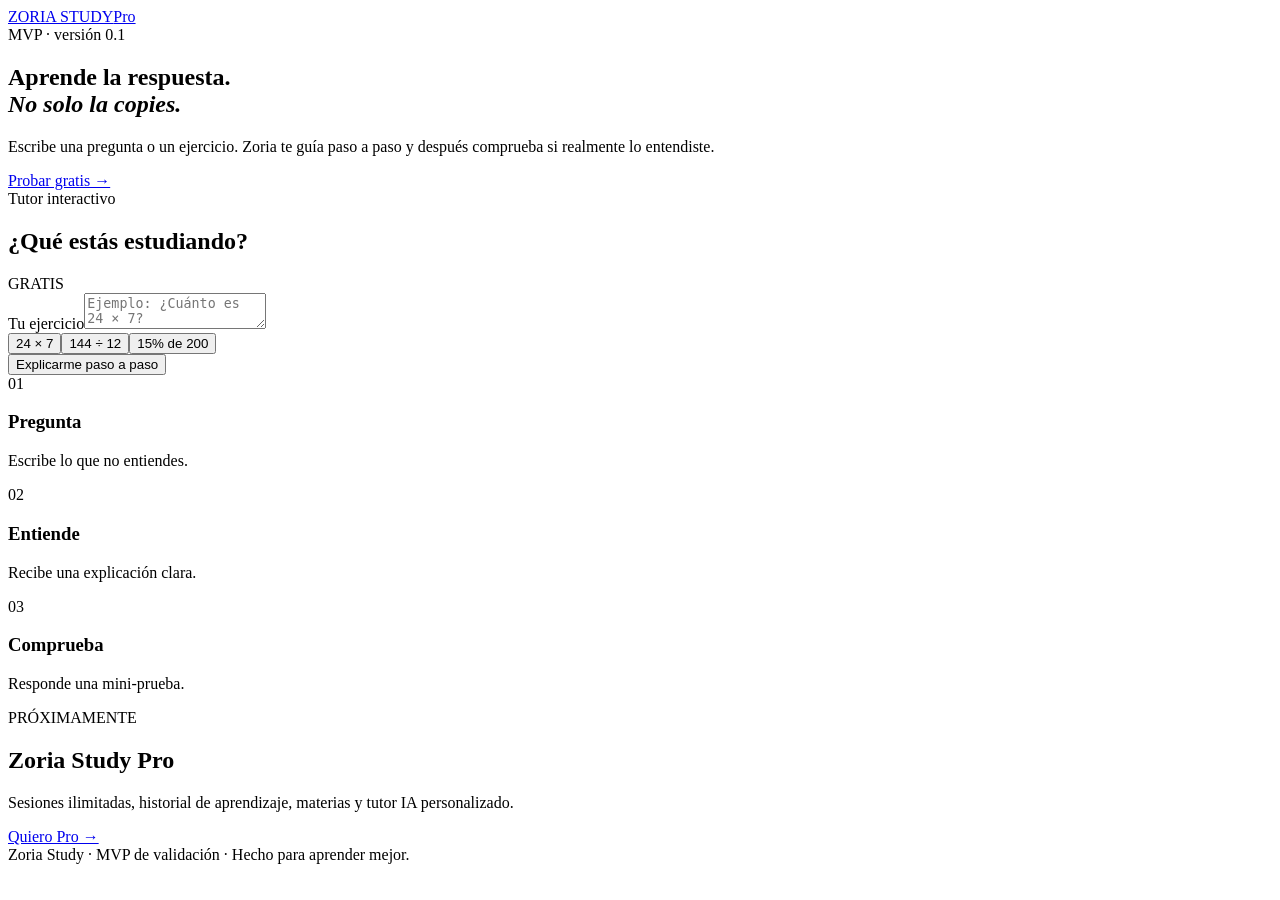
==== study/index.html @ 3f8b3ab6 "Create Zoria Study MVP" ====
<!doctype html>
<html lang="es">
<head>
<meta charset="utf-8"><meta name="viewport" content="width=device-width,initial-scale=1">
<title>Zoria Study — Aprende, no solo copies</title>
<meta name="description" content="Tutor de estudio interactivo: explica, practica y comprueba que entendiste.">
<link rel="stylesheet" href="styles.css">
</head>
<body>
<header class="topbar"><div class="wrap nav"><a class="logo" href="./">ZORIA <span>STUDY</span></a><a class="pro-link" href="#pro">Pro</a></div></header>
<main>
<section class="hero wrap"><div class="badge">MVP · versión 0.1</div><h1>Aprende la respuesta.<br><em>No solo la copies.</em></h1><p>Escribe una pregunta o un ejercicio. Zoria te guía paso a paso y después comprueba si realmente lo entendiste.</p><a class="cta" href="#tutor">Probar gratis →</a></section>
<section id="tutor" class="wrap tutor"><div class="panel">
<div class="panel-head"><div><span class="kicker">Tutor interactivo</span><h2>¿Qué estás estudiando?</h2></div><span class="free">GRATIS</span></div>
<label for="question">Tu ejercicio</label><textarea id="question" placeholder="Ejemplo: ¿Cuánto es 24 × 7?"></textarea>
<div class="chips"><button data-example="¿Cuánto es 24 × 7?">24 × 7</button><button data-example="¿Cuánto es 144 ÷ 12?">144 ÷ 12</button><button data-example="¿Cuánto es 15% de 200?">15% de 200</button></div>
<button id="solve" class="primary">Explicarme paso a paso</button><div id="result" class="result hidden"></div>
</div></section>
<section class="wrap how"><div><span>01</span><h3>Pregunta</h3><p>Escribe lo que no entiendes.</p></div><div><span>02</span><h3>Entiende</h3><p>Recibe una explicación clara.</p></div><div><span>03</span><h3>Comprueba</h3><p>Responde una mini-prueba.</p></div></section>
<section id="pro" class="wrap pro"><div><span class="kicker">PRÓXIMAMENTE</span><h2>Zoria Study Pro</h2><p>Sesiones ilimitadas, historial de aprendizaje, materias y tutor IA personalizado.</p></div><a class="cta light" href="mailto:zoria.study@example.com?subject=Quiero%20Zoria%20Study%20Pro">Quiero Pro →</a></section>
</main><footer class="wrap footer">Zoria Study · MVP de validación · <span>Hecho para aprender mejor.</span></footer>
<script>
const q=document.getElementById('question'), result=document.getElementById('result');
document.querySelectorAll('[data-example]').forEach(function(btn){btn.addEventListener('click',function(){q.value=btn.dataset.example;q.focus()})});
function solve(t){
 const s=t.toLowerCase().replace(/,/g,'.').trim(); let m;
 m=s.match(/(\d+(?:\.\d+)?)\s*[×x*]\s*(\d+(?:\.\d+)?)/);
 if(m){let a=+m[1],b=+m[2],r=a*b;return {answer:r,steps:['Multiplica '+a+' × '+b,'Calcula '+a+' × '+b+' = '+r,'Resultado: '+r]}}
 m=s.match(/(\d+(?:\.\d+)?)\s*(?:÷|\/|dividido por)\s*(\d+(?:\.\d+)?)/);
 if(m){let a=+m[1],b=+m[2],r=a/b;return {answer:r,steps:['Divide '+a+' entre '+b,a+' ÷ '+b+' = '+r,'Resultado: '+r]}}
 m=s.match(/(\d+(?:\.\d+)?)\s*%\s*(?:de)\s*(\d+(?:\.\d+)?)/);
 if(m){let a=+m[1],b=+m[2],r=a*b/100;return {answer:r,steps:['Convierte '+a+'% a decimal: '+a+'/100 = '+a/100,'Multiplica '+a/100+' × '+b,'Resultado: '+r]}}
 m=s.match(/(\d+(?:\.\d+)?)\s*\+\s*(\d+(?:\.\d+)?)/);
 if(m){let a=+m[1],b=+m[2],r=a+b;return {answer:r,steps:['Suma '+a+' + '+b,'Resultado: '+r]}}
 m=s.match(/(\d+(?:\.\d+)?)\s*-\s*(\d+(?:\.\d+)?)/);
 if(m){let a=+m[1],b=+m[2],r=a-b;return {answer:r,steps:['Resta '+a+' - '+b,'Resultado: '+r]}}
 return null;
}
document.getElementById('solve').addEventListener('click',function(){
 const text=q.value.trim(); result.className='result';
 if(!text){result.innerHTML='<strong>Escribe un ejercicio primero.</strong>';return}
 const data=solve(text);
 if(!data){result.innerHTML='<div class="notice"><strong>Modo IA próximamente.</strong><p>Este MVP ya funciona con ejercicios básicos de aritmética. El siguiente paso es conectar un modelo de IA para preguntas abiertas y otras materias.</p></div>';return}
 result.innerHTML='<div class="answer"><span>Respuesta</span><strong>'+data.answer+'</strong></div><h3>Así se hace</h3><ol>'+data.steps.map(function(x){return '<li>'+x+'</li>'}).join('')+'</ol><div class="check"><strong>Ahora tú:</strong> intenta explicar con tus palabras por qué el resultado es '+data.answer+'.</div>';
});
</script></body></html>
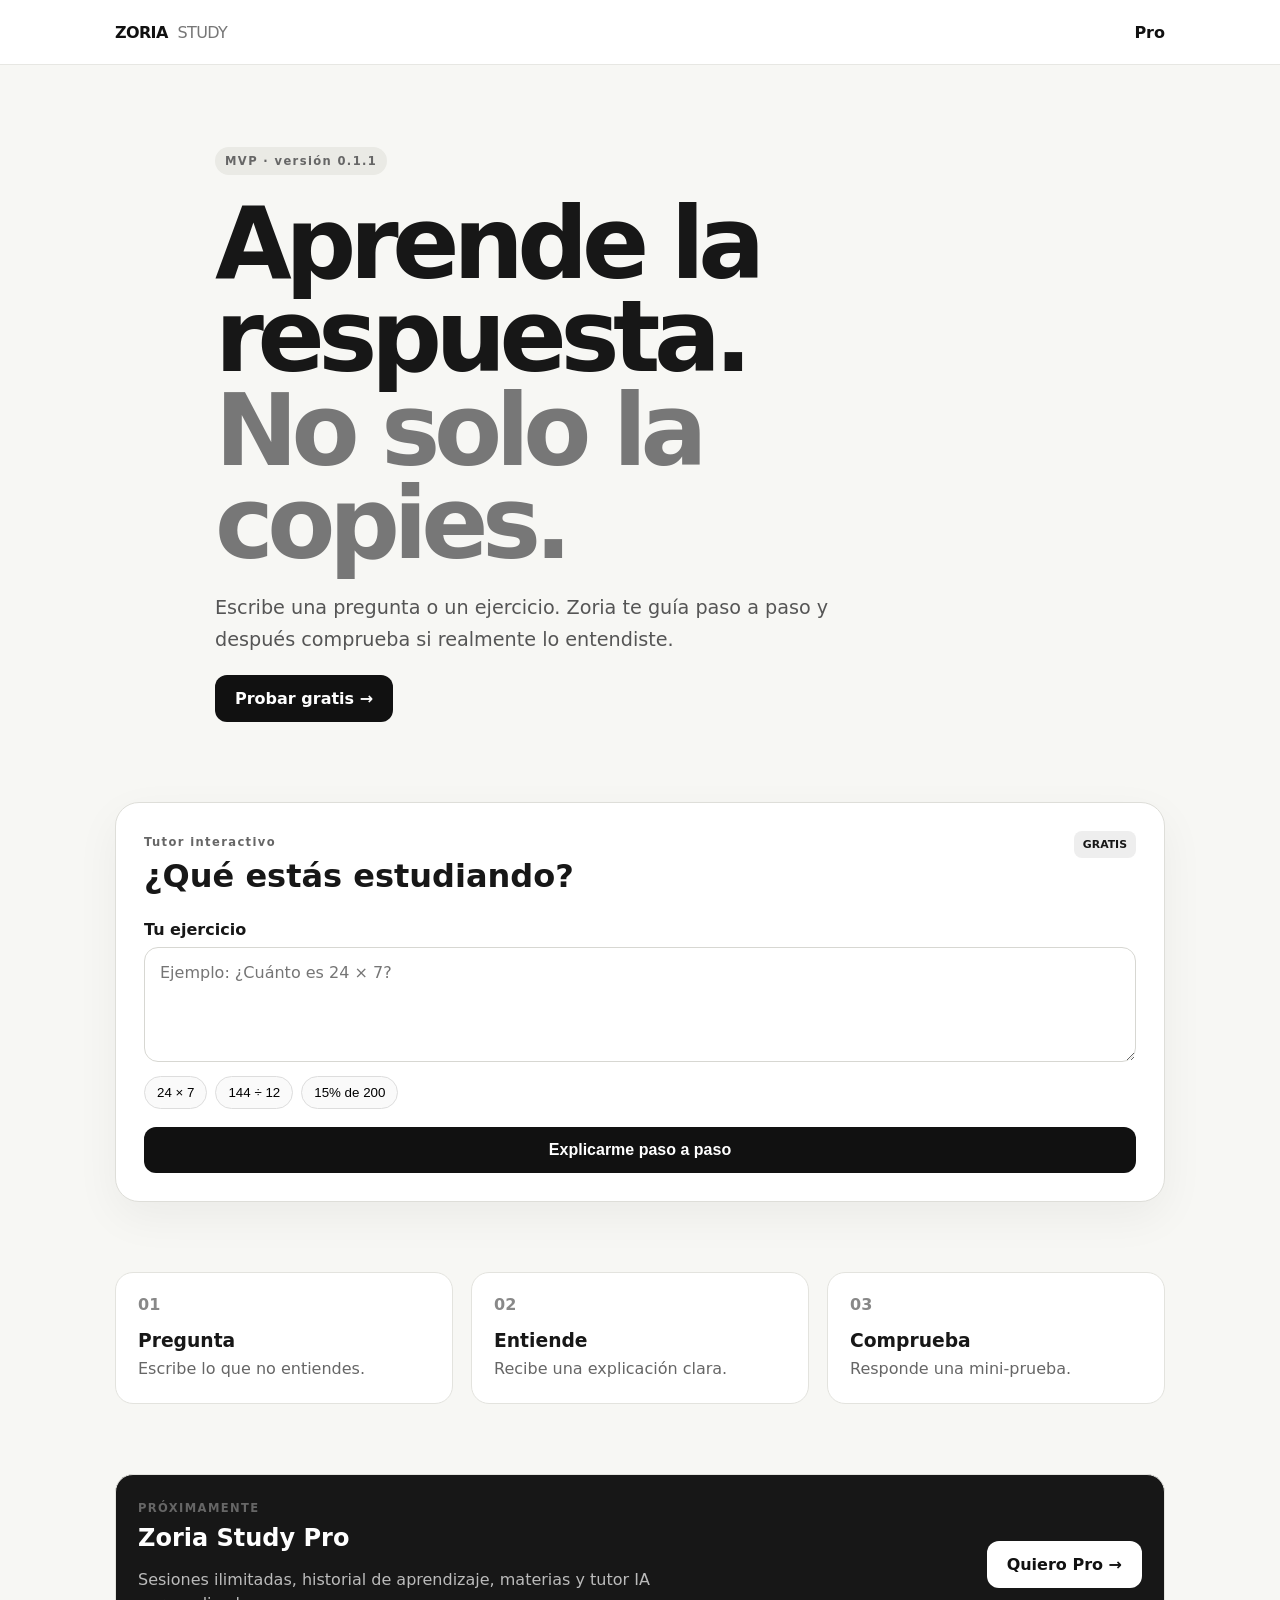
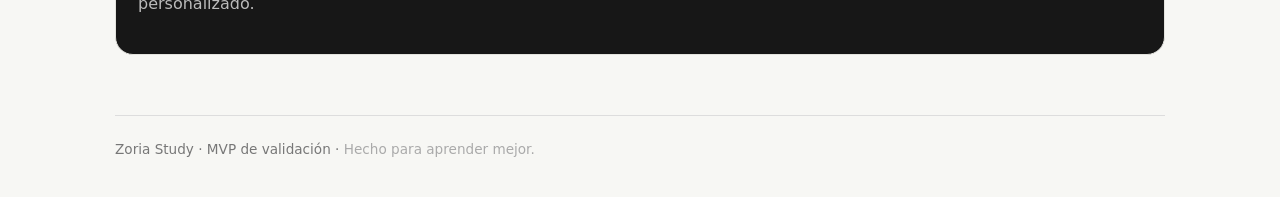
==== commit d705aab5: "chore: trigger Zoria Study Pages deployment" ====
--- a/study/index.html
+++ b/study/index.html
@@ -9,7 +9,7 @@
 <body>
 <header class="topbar"><div class="wrap nav"><a class="logo" href="./">ZORIA <span>STUDY</span></a><a class="pro-link" href="#pro">Pro</a></div></header>
 <main>
-<section class="hero wrap"><div class="badge">MVP · versión 0.1</div><h1>Aprende la respuesta.<br><em>No solo la copies.</em></h1><p>Escribe una pregunta o un ejercicio. Zoria te guía paso a paso y después comprueba si realmente lo entendiste.</p><a class="cta" href="#tutor">Probar gratis →</a></section>
+<section class="hero wrap"><div class="badge">MVP · versión 0.1.1</div><h1>Aprende la respuesta.<br><em>No solo la copies.</em></h1><p>Escribe una pregunta o un ejercicio. Zoria te guía paso a paso y después comprueba si realmente lo entendiste.</p><a class="cta" href="#tutor">Probar gratis →</a></section>
 <section id="tutor" class="wrap tutor"><div class="panel">
 <div class="panel-head"><div><span class="kicker">Tutor interactivo</span><h2>¿Qué estás estudiando?</h2></div><span class="free">GRATIS</span></div>
 <label for="question">Tu ejercicio</label><textarea id="question" placeholder="Ejemplo: ¿Cuánto es 24 × 7?"></textarea>
@@ -17,7 +17,7 @@
 <button id="solve" class="primary">Explicarme paso a paso</button><div id="result" class="result hidden"></div>
 </div></section>
 <section class="wrap how"><div><span>01</span><h3>Pregunta</h3><p>Escribe lo que no entiendes.</p></div><div><span>02</span><h3>Entiende</h3><p>Recibe una explicación clara.</p></div><div><span>03</span><h3>Comprueba</h3><p>Responde una mini-prueba.</p></div></section>
-<section id="pro" class="wrap pro"><div><span class="kicker">PRÓXIMAMENTE</span><h2>Zoria Study Pro</h2><p>Sesiones ilimitadas, historial de aprendizaje, materias y tutor IA personalizado.</p></div><a class="cta light" href="mailto:zoria.study@example.com?subject=Quiero%20Zoria%20Study%20Pro">Quiero Pro →</a></section>
+<section id="pro" class="wrap pro"><div><span class="kicker">PRÓXIMAMENTE</span><h2>Zoria Study Pro</h2><p>Sesiones ilimitadas, historial de aprendizaje, materias y tutor IA personalizado.</p></div><a class="cta light" href="mailto:zoria.study@example.com?subject=Quiero%20Zoria%20Study%20Pro">Quiero Pro →</a></div></section>
 </main><footer class="wrap footer">Zoria Study · MVP de validación · <span>Hecho para aprender mejor.</span></footer>
 <script>
 const q=document.getElementById('question'), result=document.getElementById('result');
--- a/study/styles.css
+++ b/study/styles.css
@@ -0,0 +1 @@
+*{box-sizing:border-box}:root{font-family:Inter,ui-sans-serif,system-ui,-apple-system,BlinkMacSystemFont,"Segoe UI",sans-serif;color:#171717;background:#f7f7f4}body{margin:0}.wrap{width:min(1050px,calc(100% - 36px));margin:auto}.topbar{background:#fff;border-bottom:1px solid #e7e7e3;position:sticky;top:0;z-index:5}.nav{height:64px;display:flex;align-items:center;justify-content:space-between}.logo{font-weight:900;letter-spacing:-.04em;text-decoration:none;color:#111}.logo span{font-weight:500;margin-left:5px;color:#777}.pro-link{color:#111;text-decoration:none;font-weight:700}.hero{padding:82px 0 60px;max-width:850px}.badge,.kicker{font-size:.72rem;font-weight:800;letter-spacing:.12em;color:#666}.badge{display:inline-block;background:#eaeae5;padding:7px 10px;border-radius:99px}.hero h1{font-size:clamp(3rem,8vw,6.2rem);line-height:.94;letter-spacing:-.065em;margin:22px 0}.hero h1 em{font-style:normal;color:#777}.hero p{font-size:1.2rem;line-height:1.65;color:#555;max-width:680px}.cta,.primary{display:inline-block;border:0;border-radius:12px;background:#111;color:#fff;padding:14px 20px;font-weight:800;text-decoration:none;cursor:pointer}.tutor{padding:20px 0 55px}.panel{background:#fff;border:1px solid #deded9;border-radius:24px;padding:28px;box-shadow:0 15px 45px rgba(0,0,0,.05)}.panel-head{display:flex;justify-content:space-between;gap:15px;align-items:start}.panel h2{font-size:2rem;margin:7px 0 25px}.free{font-size:.68rem;font-weight:900;background:#eee;padding:7px 9px;border-radius:8px}.panel label{font-weight:800;display:block;margin-bottom:8px}.panel textarea{width:100%;min-height:115px;border:1px solid #d7d7d2;border-radius:14px;padding:15px;font:inherit;resize:vertical;outline:none}.panel textarea:focus{border-color:#111}.chips{display:flex;flex-wrap:wrap;gap:8px;margin:10px 0 18px}.chips button{border:1px solid #ddd;background:#fafafa;border-radius:99px;padding:8px 12px;cursor:pointer}.primary{width:100%;font-size:1rem}.result{margin-top:22px;border-top:1px solid #eee;padding-top:22px}.answer{display:flex;justify-content:space-between;align-items:center;background:#f1f1ed;border-radius:14px;padding:16px;margin-bottom:20px}.answer span{font-size:.75rem;text-transform:uppercase;font-weight:800;color:#666}.answer strong{font-size:1.7rem}.result h3{margin-bottom:8px}.result ol{line-height:1.8}.check{margin-top:18px;padding:15px;border-left:4px solid #111;background:#fafaf7}.notice{padding:16px;background:#f1f1ed;border-radius:14px}.notice p{color:#666;line-height:1.6}.hidden{display:none}.how{display:grid;grid-template-columns:repeat(3,1fr);gap:18px;padding:15px 0 70px}.how>div,.pro{background:#fff;border:1px solid #e3e3de;border-radius:18px;padding:22px}.how span{font-weight:900;color:#888}.how h3{margin:16px 0 6px}.how p{color:#666;margin:0;line-height:1.5}.pro{display:flex;justify-content:space-between;align-items:center;gap:25px;background:#171717;color:#fff;margin-bottom:60px}.pro h2{margin:8px 0}.pro p{color:#bbb;max-width:600px;line-height:1.5}.cta.light{background:#fff;color:#111;white-space:nowrap}.footer{border-top:1px solid #ddd;padding:25px 0 40px;color:#777;font-size:.85rem}.footer span{color:#aaa}@media(max-width:650px){.hero{padding-top:55px}.hero h1{font-size:3.4rem}.panel{padding:20px}.how{grid-template-columns:1fr}.pro{display:block}.cta.light{margin-top:12px}}
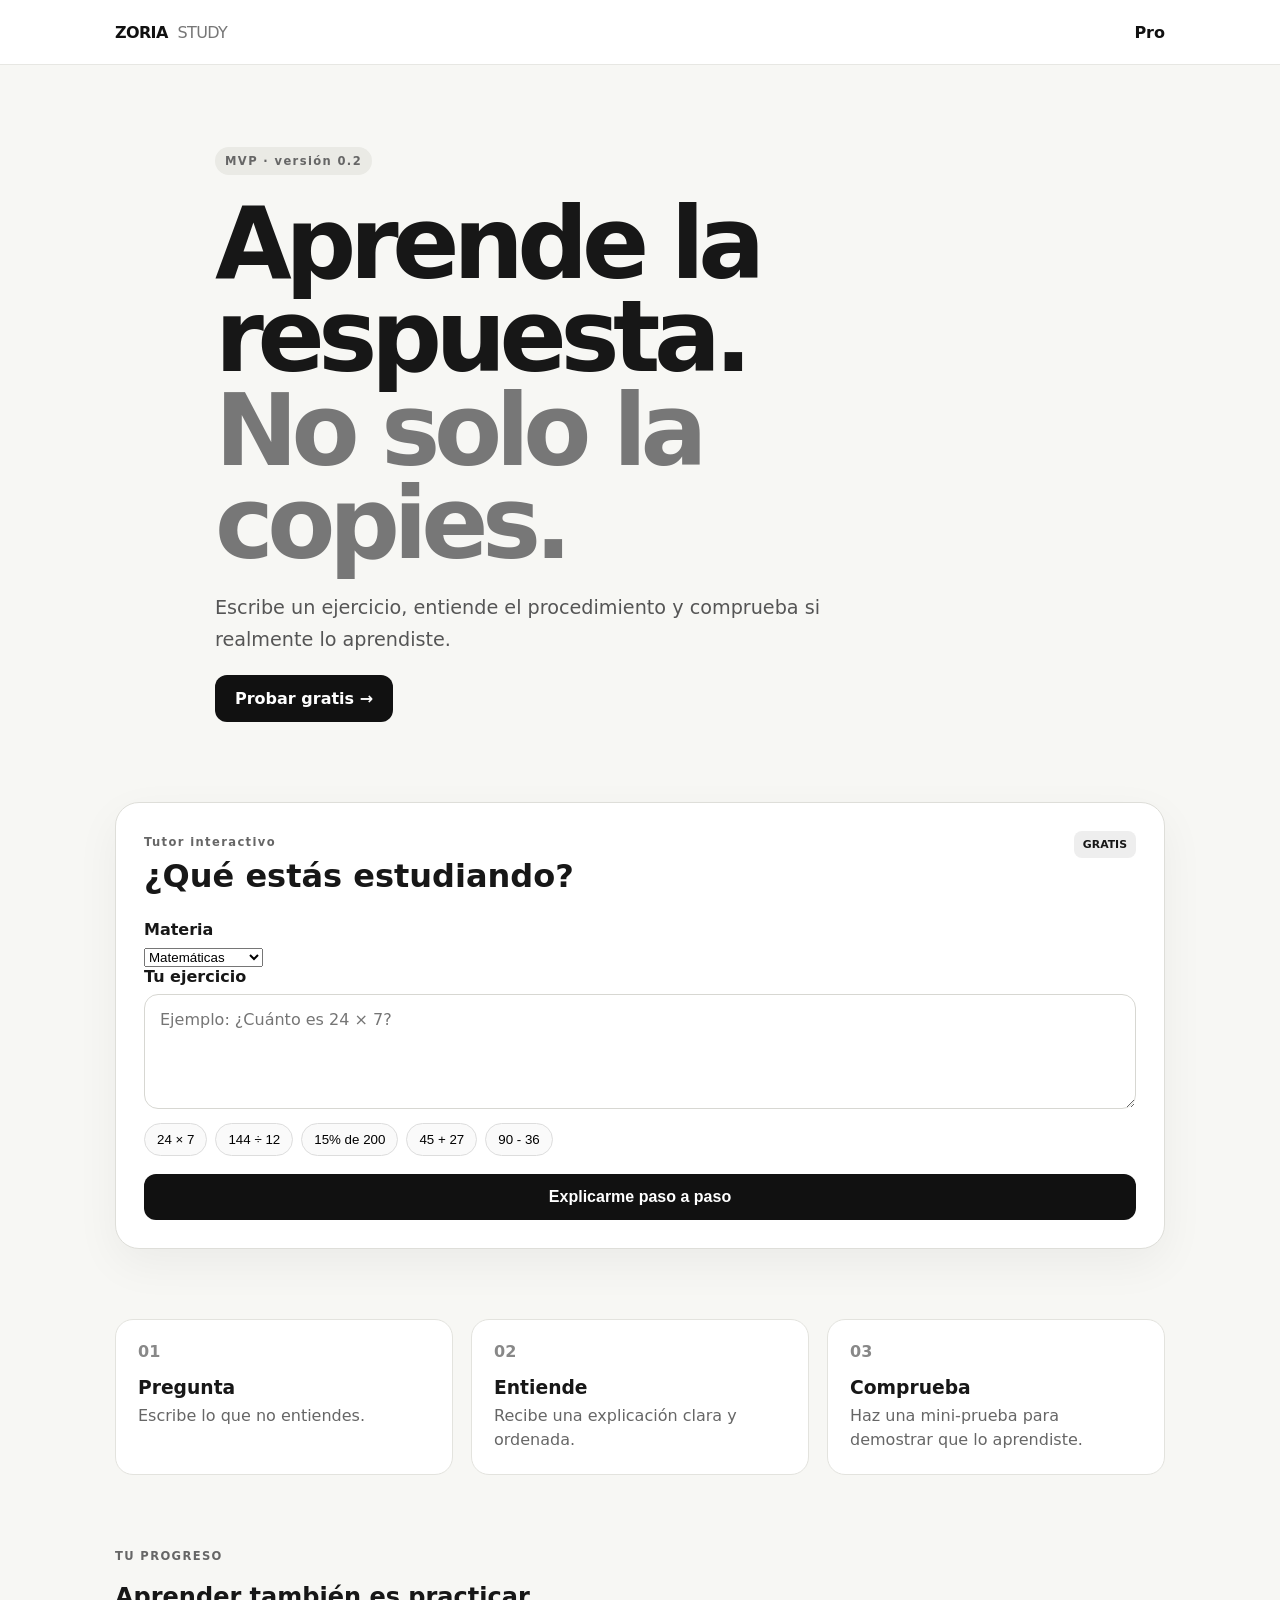
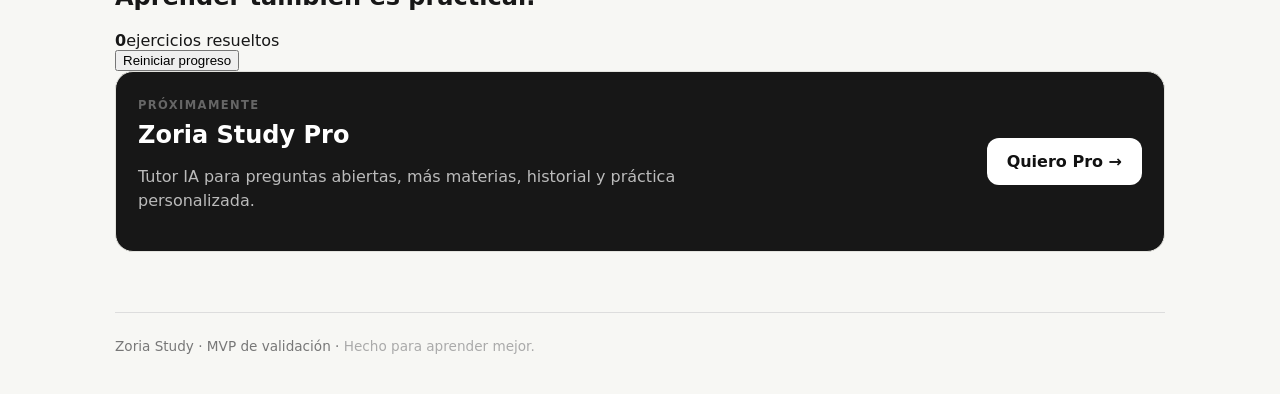
==== commit 3255e952: "feat: upgrade Zoria Study tutor and learning progress" ====
--- a/study/index.html
+++ b/study/index.html
@@ -9,38 +9,101 @@
 <body>
 <header class="topbar"><div class="wrap nav"><a class="logo" href="./">ZORIA <span>STUDY</span></a><a class="pro-link" href="#pro">Pro</a></div></header>
 <main>
-<section class="hero wrap"><div class="badge">MVP · versión 0.1.1</div><h1>Aprende la respuesta.<br><em>No solo la copies.</em></h1><p>Escribe una pregunta o un ejercicio. Zoria te guía paso a paso y después comprueba si realmente lo entendiste.</p><a class="cta" href="#tutor">Probar gratis →</a></section>
-<section id="tutor" class="wrap tutor"><div class="panel">
-<div class="panel-head"><div><span class="kicker">Tutor interactivo</span><h2>¿Qué estás estudiando?</h2></div><span class="free">GRATIS</span></div>
-<label for="question">Tu ejercicio</label><textarea id="question" placeholder="Ejemplo: ¿Cuánto es 24 × 7?"></textarea>
-<div class="chips"><button data-example="¿Cuánto es 24 × 7?">24 × 7</button><button data-example="¿Cuánto es 144 ÷ 12?">144 ÷ 12</button><button data-example="¿Cuánto es 15% de 200?">15% de 200</button></div>
-<button id="solve" class="primary">Explicarme paso a paso</button><div id="result" class="result hidden"></div>
-</div></section>
-<section class="wrap how"><div><span>01</span><h3>Pregunta</h3><p>Escribe lo que no entiendes.</p></div><div><span>02</span><h3>Entiende</h3><p>Recibe una explicación clara.</p></div><div><span>03</span><h3>Comprueba</h3><p>Responde una mini-prueba.</p></div></section>
-<section id="pro" class="wrap pro"><div><span class="kicker">PRÓXIMAMENTE</span><h2>Zoria Study Pro</h2><p>Sesiones ilimitadas, historial de aprendizaje, materias y tutor IA personalizado.</p></div><a class="cta light" href="mailto:zoria.study@example.com?subject=Quiero%20Zoria%20Study%20Pro">Quiero Pro →</a></div></section>
-</main><footer class="wrap footer">Zoria Study · MVP de validación · <span>Hecho para aprender mejor.</span></footer>
+<section class="hero wrap">
+  <div class="badge">MVP · versión 0.2</div>
+  <h1>Aprende la respuesta.<br><em>No solo la copies.</em></h1>
+  <p>Escribe un ejercicio, entiende el procedimiento y comprueba si realmente lo aprendiste.</p>
+  <a class="cta" href="#tutor">Probar gratis →</a>
+</section>
+
+<section id="tutor" class="wrap tutor">
+<div class="panel">
+  <div class="panel-head"><div><span class="kicker">Tutor interactivo</span><h2>¿Qué estás estudiando?</h2></div><span class="free">GRATIS</span></div>
+  <div class="controls">
+    <label for="subject">Materia</label>
+    <select id="subject"><option>Matemáticas</option><option>Práctica general</option></select>
+  </div>
+  <label for="question">Tu ejercicio</label>
+  <textarea id="question" placeholder="Ejemplo: ¿Cuánto es 24 × 7?"></textarea>
+  <div class="chips">
+    <button data-example="¿Cuánto es 24 × 7?">24 × 7</button>
+    <button data-example="¿Cuánto es 144 ÷ 12?">144 ÷ 12</button>
+    <button data-example="¿Cuánto es 15% de 200?">15% de 200</button>
+    <button data-example="¿Cuánto es 45 + 27?">45 + 27</button>
+    <button data-example="¿Cuánto es 90 - 36?">90 - 36</button>
+  </div>
+  <button id="solve" class="primary">Explicarme paso a paso</button>
+  <div id="result" class="result hidden"></div>
+</div>
+</section>
+
+<section class="wrap how">
+  <div><span>01</span><h3>Pregunta</h3><p>Escribe lo que no entiendes.</p></div>
+  <div><span>02</span><h3>Entiende</h3><p>Recibe una explicación clara y ordenada.</p></div>
+  <div><span>03</span><h3>Comprueba</h3><p>Haz una mini-prueba para demostrar que lo aprendiste.</p></div>
+</section>
+
+<section class="wrap progress">
+  <div><div><span class="kicker">TU PROGRESO</span><h2>Aprender también es practicar.</h2></div><div class="stats"><strong id="solved-count">0</strong><span>ejercicios resueltos</span></div></div>
+  <button id="clear-progress" class="text-button">Reiniciar progreso</button>
+</section>
+
+<section id="pro" class="wrap pro">
+  <div><span class="kicker">PRÓXIMAMENTE</span><h2>Zoria Study Pro</h2><p>Tutor IA para preguntas abiertas, más materias, historial y práctica personalizada.</p></div>
+  <a class="cta light" href="mailto:zoria.study@example.com?subject=Quiero%20Zoria%20Study%20Pro">Quiero Pro →</a>
+</section>
+</main>
+<footer class="wrap footer">Zoria Study · MVP de validación · <span>Hecho para aprender mejor.</span></footer>
+
 <script>
 const q=document.getElementById('question'), result=document.getElementById('result');
-document.querySelectorAll('[data-example]').forEach(function(btn){btn.addEventListener('click',function(){q.value=btn.dataset.example;q.focus()})});
+const countEl=document.getElementById('solved-count');
+let solved=Number(localStorage.getItem('zoriaStudySolved')||0);
+countEl.textContent=solved;
+
+document.querySelectorAll('[data-example]').forEach(btn=>{
+  btn.addEventListener('click',()=>{q.value=btn.dataset.example;q.focus();});
+});
+
+function fmt(n){return Number.isInteger(n)?String(n):String(Math.round(n*10000)/10000);}
 function solve(t){
- const s=t.toLowerCase().replace(/,/g,'.').trim(); let m;
- m=s.match(/(\d+(?:\.\d+)?)\s*[×x*]\s*(\d+(?:\.\d+)?)/);
- if(m){let a=+m[1],b=+m[2],r=a*b;return {answer:r,steps:['Multiplica '+a+' × '+b,'Calcula '+a+' × '+b+' = '+r,'Resultado: '+r]}}
- m=s.match(/(\d+(?:\.\d+)?)\s*(?:÷|\/|dividido por)\s*(\d+(?:\.\d+)?)/);
- if(m){let a=+m[1],b=+m[2],r=a/b;return {answer:r,steps:['Divide '+a+' entre '+b,a+' ÷ '+b+' = '+r,'Resultado: '+r]}}
- m=s.match(/(\d+(?:\.\d+)?)\s*%\s*(?:de)\s*(\d+(?:\.\d+)?)/);
- if(m){let a=+m[1],b=+m[2],r=a*b/100;return {answer:r,steps:['Convierte '+a+'% a decimal: '+a+'/100 = '+a/100,'Multiplica '+a/100+' × '+b,'Resultado: '+r]}}
- m=s.match(/(\d+(?:\.\d+)?)\s*\+\s*(\d+(?:\.\d+)?)/);
- if(m){let a=+m[1],b=+m[2],r=a+b;return {answer:r,steps:['Suma '+a+' + '+b,'Resultado: '+r]}}
- m=s.match(/(\d+(?:\.\d+)?)\s*-\s*(\d+(?:\.\d+)?)/);
- if(m){let a=+m[1],b=+m[2],r=a-b;return {answer:r,steps:['Resta '+a+' - '+b,'Resultado: '+r]}}
- return null;
+  const s=t.toLowerCase().replace(/,/g,'.').trim(); let m;
+  m=s.match(/(\d+(?:\.\d+)?)\s*[×x*]\s*(\d+(?:\.\d+)?)/);
+  if(m){let a=+m[1],b=+m[2],r=a*b;return {answer:fmt(r),steps:['Multiplica '+a+' × '+b,'Calcula '+a+' × '+b+' = '+fmt(r),'Resultado: '+fmt(r)]};}
+  m=s.match(/(\d+(?:\.\d+)?)\s*(?:÷|\/|dividido por)\s*(\d+(?:\.\d+)?)/);
+  if(m){let a=+m[1],b=+m[2];if(b===0)return null;let r=a/b;return {answer:fmt(r),steps:['Divide '+a+' entre '+b,a+' ÷ '+b+' = '+fmt(r),'Resultado: '+fmt(r)]};}
+  m=s.match(/(\d+(?:\.\d+)?)\s*%\s*(?:de)\s*(\d+(?:\.\d+)?)/);
+  if(m){let a=+m[1],b=+m[2],r=a*b/100;return {answer:fmt(r),steps:['Convierte '+a+'% a decimal: '+a+'/100 = '+fmt(a/100),'Multiplica '+fmt(a/100)+' × '+b,'Resultado: '+fmt(r)]};}
+  m=s.match(/(\d+(?:\.\d+)?)\s*\+\s*(\d+(?:\.\d+)?)/);
+  if(m){let a=+m[1],b=+m[2],r=a+b;return {answer:fmt(r),steps:['Suma '+a+' + '+b,'Resultado: '+fmt(r)]};}
+  m=s.match(/(\d+(?:\.\d+)?)\s*-\s*(\d+(?:\.\d+)?)/);
+  if(m){let a=+m[1],b=+m[2],r=a-b;return {answer:fmt(r),steps:['Resta '+a+' - '+b,'Resultado: '+fmt(r)]};}
+  return null;
 }
-document.getElementById('solve').addEventListener('click',function(){
- const text=q.value.trim(); result.className='result';
- if(!text){result.innerHTML='<strong>Escribe un ejercicio primero.</strong>';return}
- const data=solve(text);
- if(!data){result.innerHTML='<div class="notice"><strong>Modo IA próximamente.</strong><p>Este MVP ya funciona con ejercicios básicos de aritmética. El siguiente paso es conectar un modelo de IA para preguntas abiertas y otras materias.</p></div>';return}
- result.innerHTML='<div class="answer"><span>Respuesta</span><strong>'+data.answer+'</strong></div><h3>Así se hace</h3><ol>'+data.steps.map(function(x){return '<li>'+x+'</li>'}).join('')+'</ol><div class="check"><strong>Ahora tú:</strong> intenta explicar con tus palabras por qué el resultado es '+data.answer+'.</div>';
+
+function renderQuiz(answer){
+  const options=[answer,fmt(Number(answer)+1),fmt(Number(answer)-1),fmt(Number(answer)+2)].sort(()=>Math.random()-.5);
+  return '<div class="quiz"><strong>Ahora tú</strong><p>¿Cuál es el resultado? Elige una opción para comprobar que lo entendiste.</p><div class="quiz-options">'+options.map(o=>'<button data-answer="'+o+'" data-correct="'+(o===answer)+'">'+o+'</button>').join('')+'</div><div id="quiz-feedback"></div></div>';
+}
+
+document.getElementById('solve').addEventListener('click',()=>{
+  const text=q.value.trim(); result.className='result';
+  if(!text){result.innerHTML='<strong>Escribe un ejercicio primero.</strong>';return;}
+  const data=solve(text);
+  if(!data){result.innerHTML='<div class="notice"><strong>Este ejercicio necesita nuestro tutor IA.</strong><p>El MVP ya resuelve aritmética básica. Estamos preparando el tutor para preguntas abiertas, ciencias, historia y más materias.</p><a class="mini-link" href="#pro">Ver Zoria Study Pro →</a></div>';return;}
+  result.innerHTML='<div class="answer"><span>Respuesta</span><strong>'+data.answer+'</strong></div><h3>Así se hace</h3><ol>'+data.steps.map(x=>'<li>'+x+'</li>').join('')+'</ol>'+renderQuiz(data.answer);
+  result.querySelectorAll('[data-answer]').forEach(btn=>btn.addEventListener('click',()=>{
+    const feedback=document.getElementById('quiz-feedback');
+    if(btn.dataset.correct==='true'){
+      solved++;localStorage.setItem('zoriaStudySolved',solved);countEl.textContent=solved;
+      feedback.innerHTML='<p class="success">✓ Correcto. Lo entendiste.</p>';
+    }else feedback.innerHTML='<p class="try-again">Casi. Revisa los pasos y vuelve a intentarlo.</p>';
+  }));
 });
-</script></body></html>+
+document.getElementById('clear-progress').addEventListener('click',()=>{
+  solved=0;localStorage.setItem('zoriaStudySolved',0);countEl.textContent=0;
+});
+</script>
+</body>
+</html>
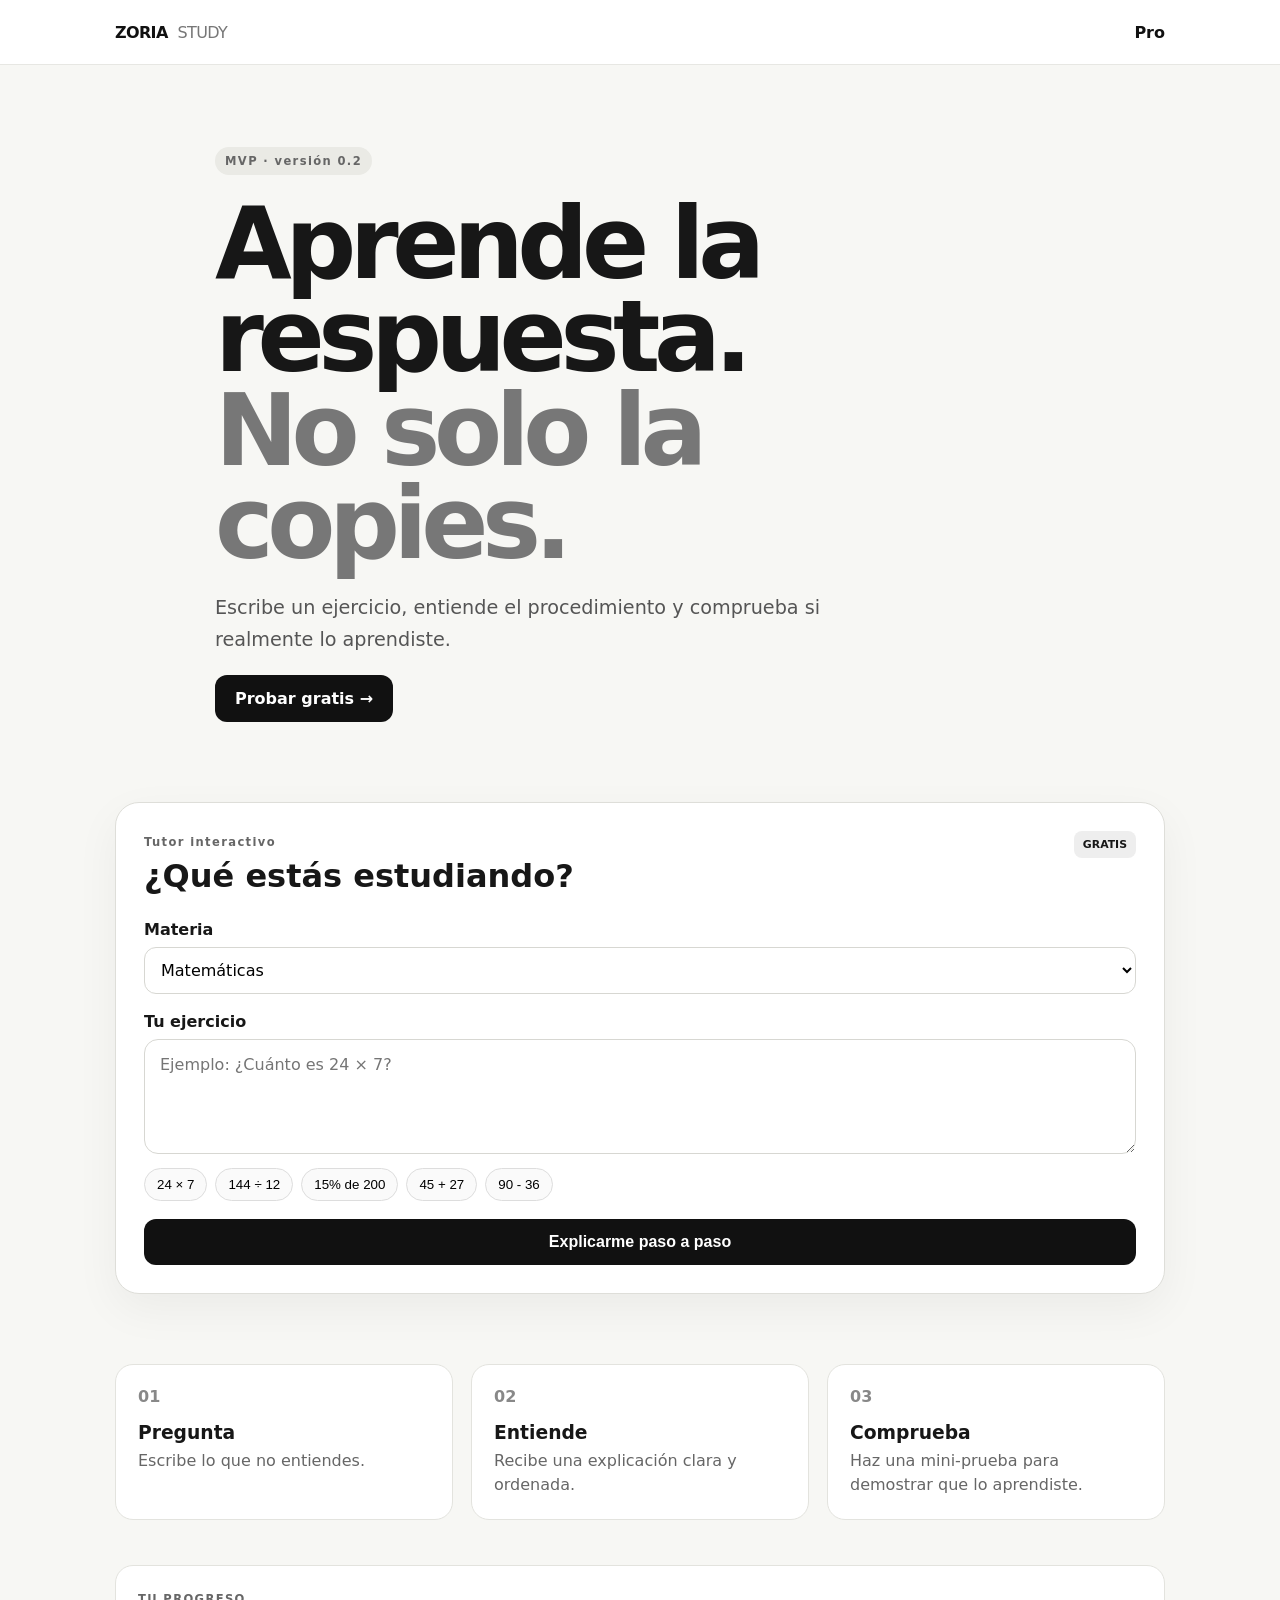
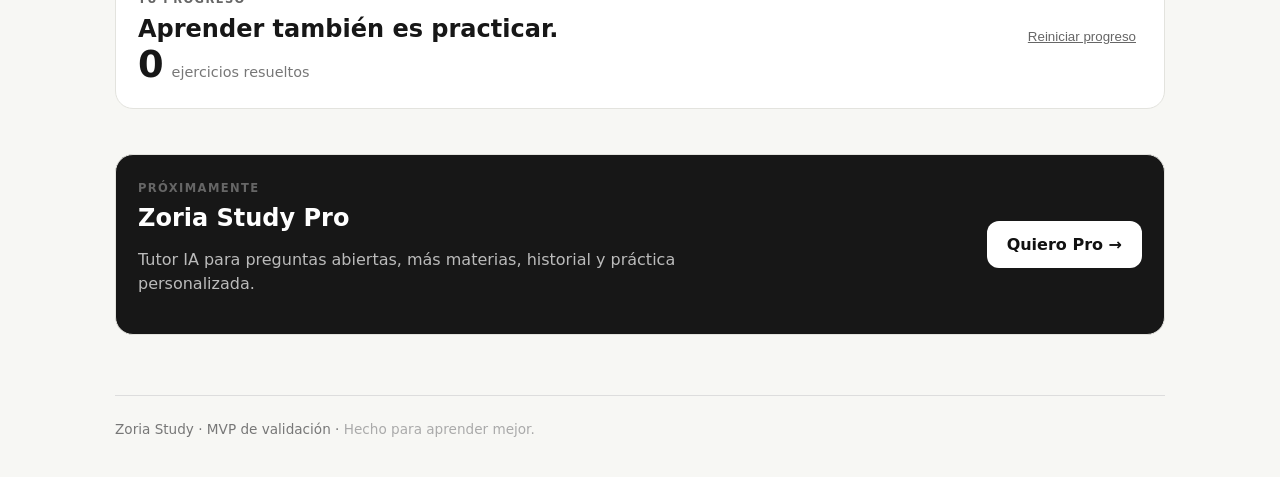
==== commit 51da6a07: "Connect Zoria Study to deployed AI tutor" ====
--- a/study/index.html
+++ b/study/index.html
@@ -86,19 +86,66 @@
   return '<div class="quiz"><strong>Ahora tú</strong><p>¿Cuál es el resultado? Elige una opción para comprobar que lo entendiste.</p><div class="quiz-options">'+options.map(o=>'<button data-answer="'+o+'" data-correct="'+(o===answer)+'">'+o+'</button>').join('')+'</div><div id="quiz-feedback"></div></div>';
 }
 
-document.getElementById('solve').addEventListener('click',()=>{
-  const text=q.value.trim(); result.className='result';
+const API_URL='https://zoria-store.zoria-admin.workers.dev/api/tutor';
+
+async function askAI(text, subject){
+  const response=await fetch(API_URL,{
+    method:'POST',
+    headers:{'Content-Type':'application/json'},
+    body:JSON.stringify({question:text,subject})
+  });
+  const data=await response.json().catch(()=>({}));
+  if(!response.ok) throw new Error(data.error||'No se pudo conectar con Zoria IA.');
+  return data;
+}
+
+function renderAI(data){
+  const steps=Array.isArray(data.steps)?data.steps:[];
+  return '<div class="ai-badge">ZORIA IA</div>'+
+    '<div class="explanation"><h3>Explicación</h3><p>'+escapeHtml(data.explanation||'')+'</p></div>'+
+    (steps.length?'<h3>Pasos</h3><ol>'+steps.map(x=>'<li>'+escapeHtml(x)+'</li>').join('')+'</ol>':'')+
+    '<div class="quiz"><strong>Comprueba que aprendiste</strong><p>'+escapeHtml(data.checkQuestion||'¿Qué paso fue el más importante?')+'</p>'+
+    '<details><summary>Ver respuesta de comprobación</summary><p>'+escapeHtml(data.checkAnswer||'')+'</p></details></div>';
+}
+
+function escapeHtml(value){
+  return String(value??'').replace(/[&<>"']/g,c=>({'&':'&amp;','<':'&lt;','>':'&gt;','"':'&quot;',"'":'&#39;'}[c]));
+}
+
+document.getElementById('solve').addEventListener('click',async()=>{
+  const text=q.value.trim();
+  const subject=document.getElementById('subject').value;
+  result.className='result';
   if(!text){result.innerHTML='<strong>Escribe un ejercicio primero.</strong>';return;}
+
   const data=solve(text);
-  if(!data){result.innerHTML='<div class="notice"><strong>Este ejercicio necesita nuestro tutor IA.</strong><p>El MVP ya resuelve aritmética básica. Estamos preparando el tutor para preguntas abiertas, ciencias, historia y más materias.</p><a class="mini-link" href="#pro">Ver Zoria Study Pro →</a></div>';return;}
-  result.innerHTML='<div class="answer"><span>Respuesta</span><strong>'+data.answer+'</strong></div><h3>Así se hace</h3><ol>'+data.steps.map(x=>'<li>'+x+'</li>').join('')+'</ol>'+renderQuiz(data.answer);
-  result.querySelectorAll('[data-answer]').forEach(btn=>btn.addEventListener('click',()=>{
-    const feedback=document.getElementById('quiz-feedback');
-    if(btn.dataset.correct==='true'){
-      solved++;localStorage.setItem('zoriaStudySolved',solved);countEl.textContent=solved;
-      feedback.innerHTML='<p class="success">✓ Correcto. Lo entendiste.</p>';
-    }else feedback.innerHTML='<p class="try-again">Casi. Revisa los pasos y vuelve a intentarlo.</p>';
-  }));
+  if(data){
+    result.innerHTML='<div class="answer"><span>Respuesta</span><strong>'+data.answer+'</strong></div><h3>Así se hace</h3><ol>'+data.steps.map(x=>'<li>'+escapeHtml(x)+'</li>').join('')+'</ol>'+renderQuiz(data.answer);
+    result.querySelectorAll('[data-answer]').forEach(btn=>btn.addEventListener('click',()=>{
+      const feedback=document.getElementById('quiz-feedback');
+      if(btn.dataset.correct==='true'){
+        solved++;localStorage.setItem('zoriaStudySolved',solved);countEl.textContent=solved;
+        feedback.innerHTML='<p class="success">✓ Correcto. Lo entendiste.</p>';
+      }else feedback.innerHTML='<p class="try-again">Casi. Revisa los pasos y vuelve a intentarlo.</p>';
+    }));
+    return;
+  }
+
+  const solveButton=document.getElementById('solve');
+  solveButton.disabled=true;
+  solveButton.textContent='Zoria está pensando…';
+  result.innerHTML='<div class="notice"><strong>Conectando con Zoria IA…</strong><p>Vamos a explicarlo paso a paso, no solo darte la respuesta.</p></div>';
+
+  try{
+    const ai=await askAI(text,subject);
+    result.innerHTML=renderAI(ai);
+    solved++;localStorage.setItem('zoriaStudySolved',solved);countEl.textContent=solved;
+  }catch(error){
+    result.innerHTML='<div class="notice"><strong>No pude conectar con Zoria IA todavía.</strong><p>'+escapeHtml(error.message)+'</p><p>La aritmética básica sigue funcionando mientras recuperamos la conexión.</p></div>';
+  }finally{
+    solveButton.disabled=false;
+    solveButton.textContent='Explicarme paso a paso';
+  }
 });
 
 document.getElementById('clear-progress').addEventListener('click',()=>{
--- a/study/styles.css
+++ b/study/styles.css
@@ -1 +1 @@
-*{box-sizing:border-box}:root{font-family:Inter,ui-sans-serif,system-ui,-apple-system,BlinkMacSystemFont,"Segoe UI",sans-serif;color:#171717;background:#f7f7f4}body{margin:0}.wrap{width:min(1050px,calc(100% - 36px));margin:auto}.topbar{background:#fff;border-bottom:1px solid #e7e7e3;position:sticky;top:0;z-index:5}.nav{height:64px;display:flex;align-items:center;justify-content:space-between}.logo{font-weight:900;letter-spacing:-.04em;text-decoration:none;color:#111}.logo span{font-weight:500;margin-left:5px;color:#777}.pro-link{color:#111;text-decoration:none;font-weight:700}.hero{padding:82px 0 60px;max-width:850px}.badge,.kicker{font-size:.72rem;font-weight:800;letter-spacing:.12em;color:#666}.badge{display:inline-block;background:#eaeae5;padding:7px 10px;border-radius:99px}.hero h1{font-size:clamp(3rem,8vw,6.2rem);line-height:.94;letter-spacing:-.065em;margin:22px 0}.hero h1 em{font-style:normal;color:#777}.hero p{font-size:1.2rem;line-height:1.65;color:#555;max-width:680px}.cta,.primary{display:inline-block;border:0;border-radius:12px;background:#111;color:#fff;padding:14px 20px;font-weight:800;text-decoration:none;cursor:pointer}.tutor{padding:20px 0 55px}.panel{background:#fff;border:1px solid #deded9;border-radius:24px;padding:28px;box-shadow:0 15px 45px rgba(0,0,0,.05)}.panel-head{display:flex;justify-content:space-between;gap:15px;align-items:start}.panel h2{font-size:2rem;margin:7px 0 25px}.free{font-size:.68rem;font-weight:900;background:#eee;padding:7px 9px;border-radius:8px}.panel label{font-weight:800;display:block;margin-bottom:8px}.panel textarea{width:100%;min-height:115px;border:1px solid #d7d7d2;border-radius:14px;padding:15px;font:inherit;resize:vertical;outline:none}.panel textarea:focus{border-color:#111}.chips{display:flex;flex-wrap:wrap;gap:8px;margin:10px 0 18px}.chips button{border:1px solid #ddd;background:#fafafa;border-radius:99px;padding:8px 12px;cursor:pointer}.primary{width:100%;font-size:1rem}.result{margin-top:22px;border-top:1px solid #eee;padding-top:22px}.answer{display:flex;justify-content:space-between;align-items:center;background:#f1f1ed;border-radius:14px;padding:16px;margin-bottom:20px}.answer span{font-size:.75rem;text-transform:uppercase;font-weight:800;color:#666}.answer strong{font-size:1.7rem}.result h3{margin-bottom:8px}.result ol{line-height:1.8}.check{margin-top:18px;padding:15px;border-left:4px solid #111;background:#fafaf7}.notice{padding:16px;background:#f1f1ed;border-radius:14px}.notice p{color:#666;line-height:1.6}.hidden{display:none}.how{display:grid;grid-template-columns:repeat(3,1fr);gap:18px;padding:15px 0 70px}.how>div,.pro{background:#fff;border:1px solid #e3e3de;border-radius:18px;padding:22px}.how span{font-weight:900;color:#888}.how h3{margin:16px 0 6px}.how p{color:#666;margin:0;line-height:1.5}.pro{display:flex;justify-content:space-between;align-items:center;gap:25px;background:#171717;color:#fff;margin-bottom:60px}.pro h2{margin:8px 0}.pro p{color:#bbb;max-width:600px;line-height:1.5}.cta.light{background:#fff;color:#111;white-space:nowrap}.footer{border-top:1px solid #ddd;padding:25px 0 40px;color:#777;font-size:.85rem}.footer span{color:#aaa}@media(max-width:650px){.hero{padding-top:55px}.hero h1{font-size:3.4rem}.panel{padding:20px}.how{grid-template-columns:1fr}.pro{display:block}.cta.light{margin-top:12px}}+*{box-sizing:border-box}:root{font-family:Inter,ui-sans-serif,system-ui,-apple-system,BlinkMacSystemFont,"Segoe UI",sans-serif;color:#171717;background:#f7f7f4}body{margin:0}.wrap{width:min(1050px,calc(100% - 36px));margin:auto}.topbar{background:#fff;border-bottom:1px solid #e7e7e3;position:sticky;top:0;z-index:5}.nav{height:64px;display:flex;align-items:center;justify-content:space-between}.logo{font-weight:900;letter-spacing:-.04em;text-decoration:none;color:#111}.logo span{font-weight:500;margin-left:5px;color:#777}.pro-link{color:#111;text-decoration:none;font-weight:700}.hero{padding:82px 0 60px;max-width:850px}.badge,.kicker{font-size:.72rem;font-weight:800;letter-spacing:.12em;color:#666}.badge{display:inline-block;background:#eaeae5;padding:7px 10px;border-radius:99px}.hero h1{font-size:clamp(3rem,8vw,6.2rem);line-height:.94;letter-spacing:-.065em;margin:22px 0}.hero h1 em{font-style:normal;color:#777}.hero p{font-size:1.2rem;line-height:1.65;color:#555;max-width:680px}.cta,.primary{display:inline-block;border:0;border-radius:12px;background:#111;color:#fff;padding:14px 20px;font-weight:800;text-decoration:none;cursor:pointer}.tutor{padding:20px 0 55px}.panel{background:#fff;border:1px solid #deded9;border-radius:24px;padding:28px;box-shadow:0 15px 45px rgba(0,0,0,.05)}.panel-head{display:flex;justify-content:space-between;gap:15px;align-items:start}.panel h2{font-size:2rem;margin:7px 0 25px}.free{font-size:.68rem;font-weight:900;background:#eee;padding:7px 9px;border-radius:8px}.panel label{font-weight:800;display:block;margin-bottom:8px}.controls{margin-bottom:18px}.controls select{width:100%;border:1px solid #d7d7d2;border-radius:12px;padding:12px;background:#fff;font:inherit}.panel textarea{width:100%;min-height:115px;border:1px solid #d7d7d2;border-radius:14px;padding:15px;font:inherit;resize:vertical;outline:none}.panel textarea:focus,.controls select:focus{border-color:#111}.chips{display:flex;flex-wrap:wrap;gap:8px;margin:10px 0 18px}.chips button{border:1px solid #ddd;background:#fafafa;border-radius:99px;padding:8px 12px;cursor:pointer}.chips button:hover{background:#eee}.primary{width:100%;font-size:1rem}.result{margin-top:22px;border-top:1px solid #eee;padding-top:22px}.answer{display:flex;justify-content:space-between;align-items:center;background:#f1f1ed;border-radius:14px;padding:16px;margin-bottom:20px}.answer span{font-size:.75rem;text-transform:uppercase;font-weight:800;color:#666}.answer strong{font-size:1.7rem}.result h3{margin-bottom:8px}.result ol{line-height:1.8}.notice{padding:16px;background:#f1f1ed;border-radius:14px}.notice p{color:#666;line-height:1.6}.mini-link{font-weight:800;color:#111}.quiz{margin-top:22px;padding:18px;background:#fafaf7;border:1px solid #e5e5df;border-radius:16px}.quiz p{color:#666;line-height:1.5}.quiz-options{display:grid;grid-template-columns:repeat(4,1fr);gap:8px}.quiz-options button{border:1px solid #d7d7d2;background:#fff;border-radius:10px;padding:11px;font-weight:800;cursor:pointer}.success{font-weight:800}.try-again{font-weight:700}.hidden{display:none}.how{display:grid;grid-template-columns:repeat(3,1fr);gap:18px;padding:15px 0 45px}.how>div,.progress,.pro{background:#fff;border:1px solid #e3e3de;border-radius:18px;padding:22px}.how span{font-weight:900;color:#888}.how h3{margin:16px 0 6px}.how p{color:#666;margin:0;line-height:1.5}.progress{display:flex;align-items:center;justify-content:space-between;gap:20px;margin-bottom:45px}.progress h2{margin:8px 0 0}.stats{display:flex;align-items:baseline;gap:8px;white-space:nowrap}.stats strong{font-size:2.3rem}.stats span{color:#777;font-size:.9rem}.text-button{border:0;background:transparent;text-decoration:underline;cursor:pointer;color:#666}.pro{display:flex;justify-content:space-between;align-items:center;gap:25px;background:#171717;color:#fff;margin-bottom:60px}.pro h2{margin:8px 0}.pro p{color:#bbb;max-width:600px;line-height:1.5}.cta.light{background:#fff;color:#111;white-space:nowrap}.footer{border-top:1px solid #ddd;padding:25px 0 40px;color:#777;font-size:.85rem}.footer span{color:#aaa}@media(max-width:650px){.hero{padding-top:55px}.hero h1{font-size:3.4rem}.panel{padding:20px}.how{grid-template-columns:1fr}.progress{display:block}.stats{margin-top:18px}.quiz-options{grid-template-columns:repeat(2,1fr)}.pro{display:block}.cta.light{margin-top:12px}}
